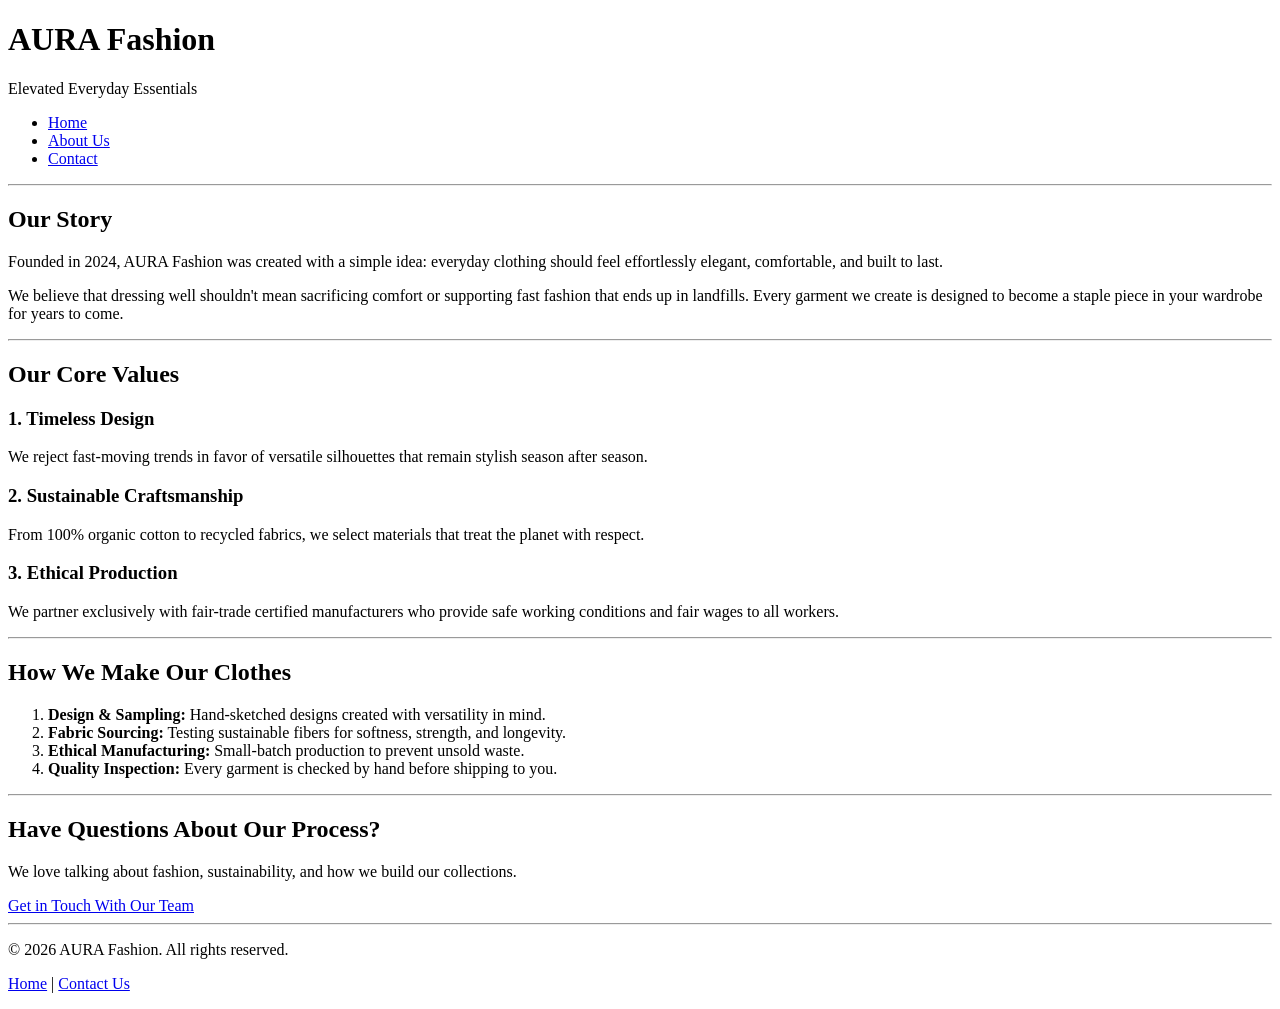
==== about.html @ 28056d7a "Add files via upload" ====
<!DOCTYPE html>
<html lang="en">
<head>
    <meta charset="UTF-8">
    <meta name="viewport" content="width=device-width, initial-scale=1.0">
    <title>About Us | AURA Fashion</title>
</head>
<body>

    <!-- Main Header & Navigation -->
    <header>
        <h1>AURA Fashion</h1>
        <p>Elevated Everyday Essentials</p>
        
        <nav>
            <ul>
                <li><a href="index.html">Home</a></li>
                <li><a href="about.html">About Us</a></li>
                <li><a href="contact.html">Contact</a></li>
            </ul>
        </nav>
    </header>

    <hr>

    <!-- Main Content Area -->
    <main>

        <!-- Page Title & Introduction -->
        <section>
            <h2>Our Story</h2>
            <p>Founded in 2024, AURA Fashion was created with a simple idea: everyday clothing should feel effortlessly elegant, comfortable, and built to last.</p>
            <p>We believe that dressing well shouldn't mean sacrificing comfort or supporting fast fashion that ends up in landfills. Every garment we create is designed to become a staple piece in your wardrobe for years to come.</p>
        </section>

        <hr>

        <!-- Brand Mission & Values -->
        <section>
            <h2>Our Core Values</h2>
            
            <article>
                <h3>1. Timeless Design</h3>
                <p>We reject fast-moving trends in favor of versatile silhouettes that remain stylish season after season.</p>
            </article>

            <article>
                <h3>2. Sustainable Craftsmanship</h3>
                <p>From 100% organic cotton to recycled fabrics, we select materials that treat the planet with respect.</p>
            </article>

            <article>
                <h3>3. Ethical Production</h3>
                <p>We partner exclusively with fair-trade certified manufacturers who provide safe working conditions and fair wages to all workers.</p>
            </article>
        </section>

        <hr>

        <!-- Our Process -->
        <section>
            <h2>How We Make Our Clothes</h2>
            <ol>
                <li><strong>Design & Sampling:</strong> Hand-sketched designs created with versatility in mind.</li>
                <li><strong>Fabric Sourcing:</strong> Testing sustainable fibers for softness, strength, and longevity.</li>
                <li><strong>Ethical Manufacturing:</strong> Small-batch production to prevent unsold waste.</li>
                <li><strong>Quality Inspection:</strong> Every garment is checked by hand before shipping to you.</li>
            </ol>
        </section>

        <hr>

        <!-- Call to Action -->
        <section>
            <h2>Have Questions About Our Process?</h2>
            <p>We love talking about fashion, sustainability, and how we build our collections.</p>
            <a href="contact.html">Get in Touch With Our Team</a>
        </section>

    </main>

    <hr>

    <!-- Footer -->
    <footer>
        <p>&copy; 2026 AURA Fashion. All rights reserved.</p>
        <p>
            <a href="index.html">Home</a> | 
            <a href="contact.html">Contact Us</a>
        </p>
    </footer>

</body>
</html>
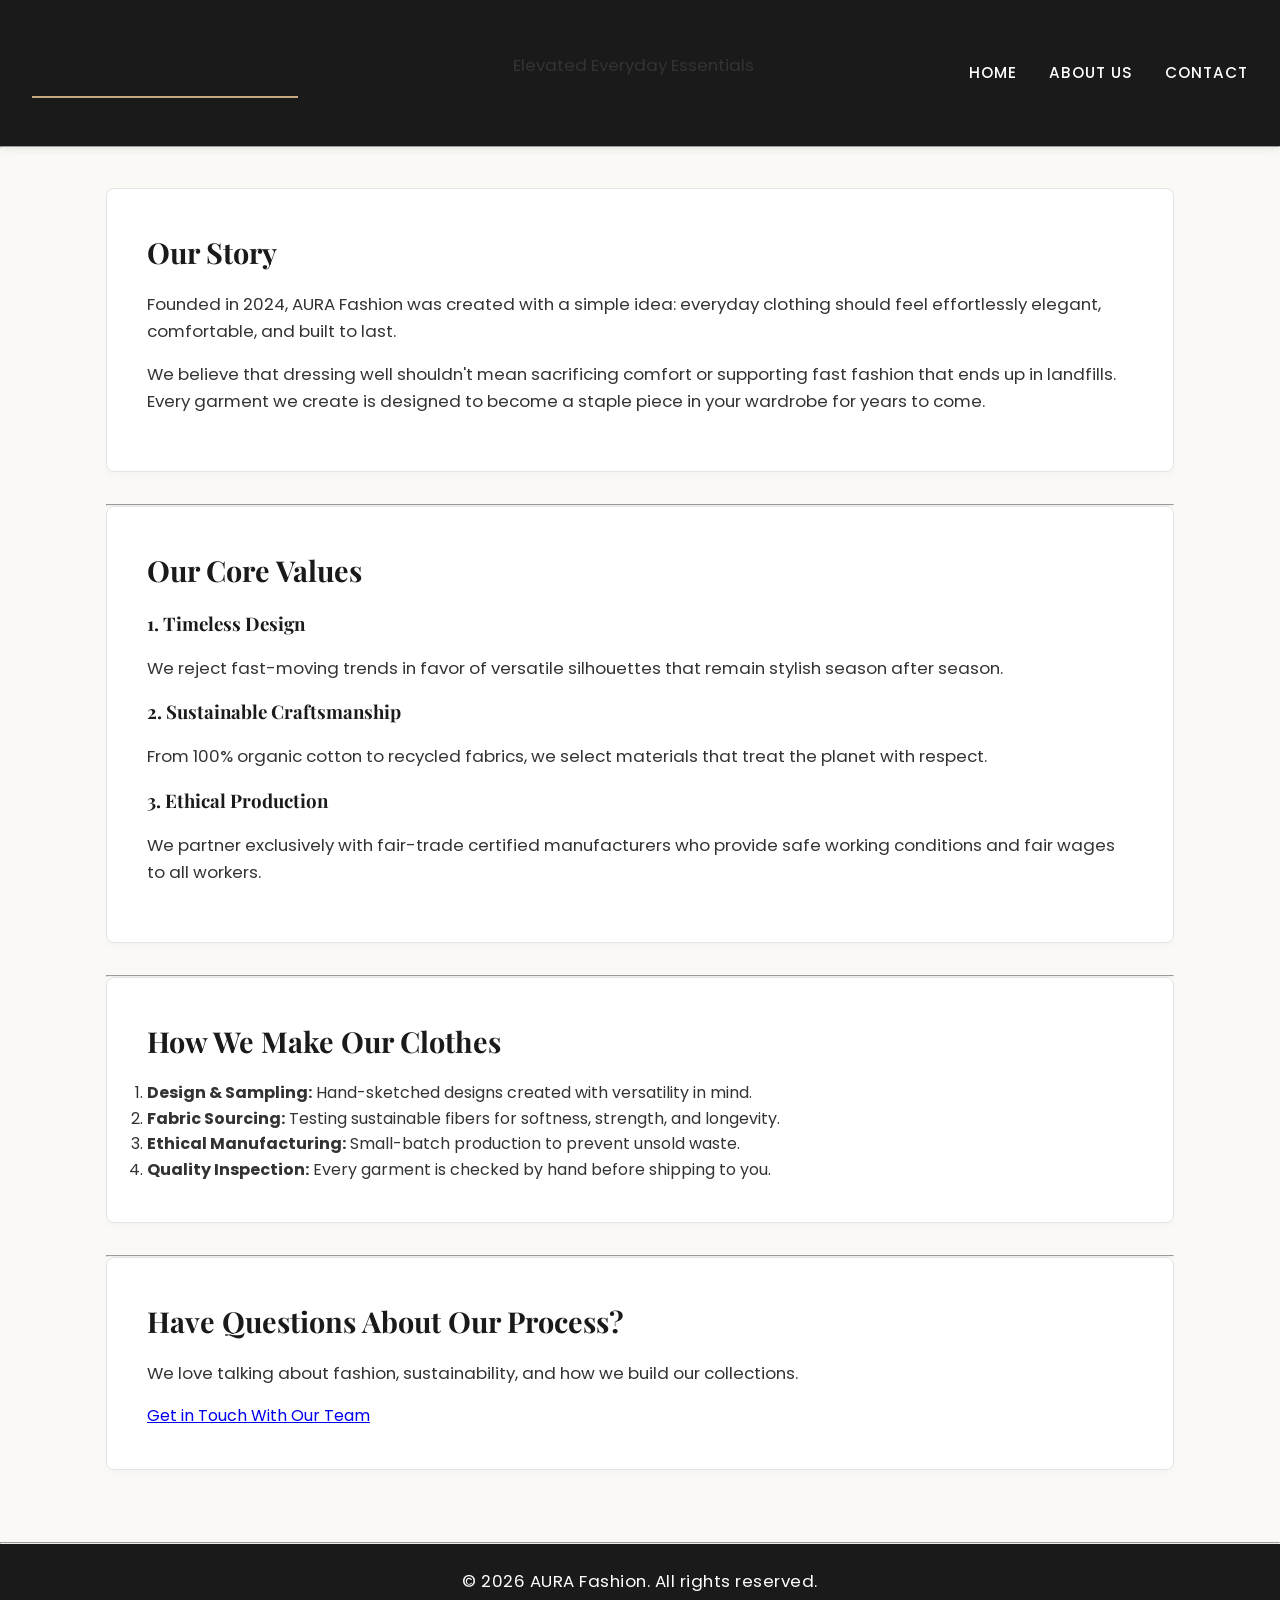
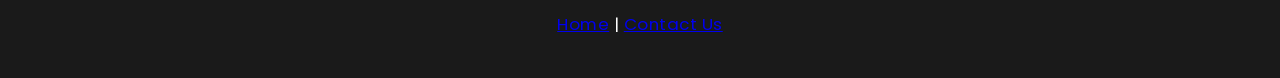
==== commit e094a935: "Add CSS styling for Task 2" ====
--- a/about.html
+++ b/about.html
@@ -1,94 +1,101 @@
-<!DOCTYPE html>
-<html lang="en">
-<head>
-    <meta charset="UTF-8">
-    <meta name="viewport" content="width=device-width, initial-scale=1.0">
-    <title>About Us | AURA Fashion</title>
-</head>
-<body>
-
-    <!-- Main Header & Navigation -->
-    <header>
-        <h1>AURA Fashion</h1>
-        <p>Elevated Everyday Essentials</p>
-        
-        <nav>
-            <ul>
-                <li><a href="index.html">Home</a></li>
-                <li><a href="about.html">About Us</a></li>
-                <li><a href="contact.html">Contact</a></li>
-            </ul>
-        </nav>
-    </header>
-
-    <hr>
-
-    <!-- Main Content Area -->
-    <main>
-
-        <!-- Page Title & Introduction -->
-        <section>
-            <h2>Our Story</h2>
-            <p>Founded in 2024, AURA Fashion was created with a simple idea: everyday clothing should feel effortlessly elegant, comfortable, and built to last.</p>
-            <p>We believe that dressing well shouldn't mean sacrificing comfort or supporting fast fashion that ends up in landfills. Every garment we create is designed to become a staple piece in your wardrobe for years to come.</p>
-        </section>
-
-        <hr>
-
-        <!-- Brand Mission & Values -->
-        <section>
-            <h2>Our Core Values</h2>
-            
-            <article>
-                <h3>1. Timeless Design</h3>
-                <p>We reject fast-moving trends in favor of versatile silhouettes that remain stylish season after season.</p>
-            </article>
-
-            <article>
-                <h3>2. Sustainable Craftsmanship</h3>
-                <p>From 100% organic cotton to recycled fabrics, we select materials that treat the planet with respect.</p>
-            </article>
-
-            <article>
-                <h3>3. Ethical Production</h3>
-                <p>We partner exclusively with fair-trade certified manufacturers who provide safe working conditions and fair wages to all workers.</p>
-            </article>
-        </section>
-
-        <hr>
-
-        <!-- Our Process -->
-        <section>
-            <h2>How We Make Our Clothes</h2>
-            <ol>
-                <li><strong>Design & Sampling:</strong> Hand-sketched designs created with versatility in mind.</li>
-                <li><strong>Fabric Sourcing:</strong> Testing sustainable fibers for softness, strength, and longevity.</li>
-                <li><strong>Ethical Manufacturing:</strong> Small-batch production to prevent unsold waste.</li>
-                <li><strong>Quality Inspection:</strong> Every garment is checked by hand before shipping to you.</li>
-            </ol>
-        </section>
-
-        <hr>
-
-        <!-- Call to Action -->
-        <section>
-            <h2>Have Questions About Our Process?</h2>
-            <p>We love talking about fashion, sustainability, and how we build our collections.</p>
-            <a href="contact.html">Get in Touch With Our Team</a>
-        </section>
-
-    </main>
-
-    <hr>
-
-    <!-- Footer -->
-    <footer>
-        <p>&copy; 2026 AURA Fashion. All rights reserved.</p>
-        <p>
-            <a href="index.html">Home</a> | 
-            <a href="contact.html">Contact Us</a>
-        </p>
-    </footer>
-
-</body>
+<!DOCTYPE html>
+<html lang="en">
+<head>
+    <meta charset="UTF-8">
+    <meta name="viewport" content="width=device-width, initial-scale=1.0">
+    <title>About Us | AURA Fashion</title>
+<!-- Google Fonts for elevated typography -->
+  <link rel="preconnect" href="https://fonts.googleapis.com">
+  <link rel="preconnect" href="https://fonts.gstatic.com" crossorigin>
+  <link href="https://fonts.googleapis.com/css2?family=Playfair+Display:wght@600;700&family=Poppins:wght@300;400;500;600&display=swap" rel="stylesheet">
+  
+  <!-- Link to external CSS stylesheet -->
+  <link rel="stylesheet" href="index.css">
+</head>
+<body>
+
+    <!-- Main Header & Navigation -->
+    <header>
+        <h1>AURA Fashion</h1>
+        <p>Elevated Everyday Essentials</p>
+        
+        <nav>
+            <ul>
+                <li><a href="index.html">Home</a></li>
+                <li><a href="about.html">About Us</a></li>
+                <li><a href="contact.html">Contact</a></li>
+            </ul>
+        </nav>
+    </header>
+
+    <hr>
+
+    <!-- Main Content Area -->
+    <main>
+
+        <!-- Page Title & Introduction -->
+        <section>
+            <h2>Our Story</h2>
+            <p>Founded in 2024, AURA Fashion was created with a simple idea: everyday clothing should feel effortlessly elegant, comfortable, and built to last.</p>
+            <p>We believe that dressing well shouldn't mean sacrificing comfort or supporting fast fashion that ends up in landfills. Every garment we create is designed to become a staple piece in your wardrobe for years to come.</p>
+        </section>
+
+        <hr>
+
+        <!-- Brand Mission & Values -->
+        <section>
+            <h2>Our Core Values</h2>
+            
+            <article>
+                <h3>1. Timeless Design</h3>
+                <p>We reject fast-moving trends in favor of versatile silhouettes that remain stylish season after season.</p>
+            </article>
+
+            <article>
+                <h3>2. Sustainable Craftsmanship</h3>
+                <p>From 100% organic cotton to recycled fabrics, we select materials that treat the planet with respect.</p>
+            </article>
+
+            <article>
+                <h3>3. Ethical Production</h3>
+                <p>We partner exclusively with fair-trade certified manufacturers who provide safe working conditions and fair wages to all workers.</p>
+            </article>
+        </section>
+
+        <hr>
+
+        <!-- Our Process -->
+        <section>
+            <h2>How We Make Our Clothes</h2>
+            <ol>
+                <li><strong>Design & Sampling:</strong> Hand-sketched designs created with versatility in mind.</li>
+                <li><strong>Fabric Sourcing:</strong> Testing sustainable fibers for softness, strength, and longevity.</li>
+                <li><strong>Ethical Manufacturing:</strong> Small-batch production to prevent unsold waste.</li>
+                <li><strong>Quality Inspection:</strong> Every garment is checked by hand before shipping to you.</li>
+            </ol>
+        </section>
+
+        <hr>
+
+        <!-- Call to Action -->
+        <section>
+            <h2>Have Questions About Our Process?</h2>
+            <p>We love talking about fashion, sustainability, and how we build our collections.</p>
+            <a href="contact.html">Get in Touch With Our Team</a>
+        </section>
+
+    </main>
+
+    <hr>
+
+    <!-- Footer -->
+    <footer>
+        <p>&copy; 2026 AURA Fashion. All rights reserved.</p>
+        <p>
+            <a href="index.html">Home</a> | 
+            <a href="contact.html">Contact Us</a>
+        </p>
+    </footer>
+
+</body>
 </html>
--- a/index.css
+++ b/index.css
@@ -0,0 +1,218 @@
+/* ==========================================================================
+   1. GLOBAL STYLES & RESET (Box Model Setup)
+   ========================================================================== */
+* {
+  box-sizing: border-box; /* Ensures padding and border don't affect total element width */
+  margin: 0;
+  padding: 0;
+}
+
+:root {
+  /* Color Palette */
+  --primary-color: #1a1a1a;       /* Deep Charcoal Black */
+  --accent-color: #c5a880;        /* Elegant Gold/Beige Accent */
+  --bg-color: #faf9f6;            /* Soft Off-White */
+  --card-bg: #ffffff;             /* Clean White */
+  --text-color: #333333;          /* Dark Gray Body Text */
+  --light-gray: #e5e5e5;          /* Subtle Borders & Lines */
+  --hover-color: #a3865e;         /* Darker Gold Hover State */
+
+  /* Typography */
+  --font-heading: 'Playfair Display', Georgia, serif;
+  --font-body: 'Poppins', -apple-system, BlinkMacSystemFont, 'Segoe UI', Roboto, sans-serif;
+}
+
+body {
+  font-family: var(--font-body);
+  background-color: var(--bg-color);
+  color: var(--text-color);
+  line-height: 1.6;
+  min-height: 100vh;
+  display: flex;
+  flex-direction: column;
+}
+
+/* ==========================================================================
+   2. HEADER & NAVIGATION
+   ========================================================================== */
+header {
+  background-color: var(--primary-color);
+  padding: 1.5rem 2rem;
+  display: flex;
+  justify-content: space-between;
+  align-items: center;
+  box-shadow: 0 2px 10px rgba(0, 0, 0, 0.1);
+}
+
+header .logo {
+  font-family: var(--font-heading);
+  font-size: 1.8rem;
+  font-weight: 700;
+  color: var(--accent-color);
+  letter-spacing: 2px;
+  text-transform: uppercase;
+}
+
+nav ul {
+  display: flex;
+  list-style: none;
+  gap: 2rem;
+}
+
+nav a {
+  color: #ffffff;
+  text-decoration: none;
+  font-weight: 500;
+  font-size: 0.95rem;
+  letter-spacing: 1px;
+  text-transform: uppercase;
+  transition: color 0.3s ease;
+  padding: 0.5rem 0;
+}
+
+nav a:hover,
+nav a.active {
+  color: var(--accent-color);
+  border-bottom: 2px solid var(--accent-color);
+}
+
+/* ==========================================================================
+   3. LAYOUT & CONTAINERS (Box Model & Spacing)
+   ========================================================================== */
+main {
+  flex: 1;
+  width: 90%;
+  max-width: 1100px;
+  margin: 2.5rem auto; /* Top/Bottom Margin: 2.5rem, Centered Left/Right */
+  padding: 0 1rem;
+}
+
+section {
+  background: var(--card-bg);
+  border: 1px solid var(--light-gray);
+  border-radius: 8px;
+  padding: 2.5rem; /* Inner Spacing */
+  margin-bottom: 2rem; /* Outer Spacing between sections */
+  box-shadow: 0 4px 6px rgba(0, 0, 0, 0.02);
+}
+
+/* Headings */
+h1, h2, h3 {
+  font-family: var(--font-heading);
+  color: var(--primary-color);
+  margin-bottom: 1rem;
+}
+
+h1 {
+  font-size: 2.5rem;
+  border-bottom: 2px solid var(--accent-color);
+  padding-bottom: 0.5rem;
+  margin-bottom: 1.5rem;
+}
+
+h2 {
+  font-size: 1.8rem;
+}
+
+p {
+  margin-bottom: 1rem;
+  font-size: 1.05rem;
+}
+
+/* ==========================================================================
+   4. FORM STYLING (Contact Page)
+   ========================================================================== */
+form {
+  display: flex;
+  flex-direction: column;
+  gap: 1.2rem;
+  max-width: 600px;
+  margin-top: 1rem;
+}
+
+.form-group {
+  display: flex;
+  flex-direction: column;
+}
+
+label {
+  font-weight: 600;
+  margin-bottom: 0.5rem;
+  font-size: 0.9rem;
+  text-transform: uppercase;
+  letter-spacing: 0.5px;
+}
+
+input[type="text"],
+input[type="email"],
+select,
+textarea {
+  width: 100%;
+  padding: 0.8rem; /* Inner spacing inside inputs */
+  border: 1px solid var(--light-gray);
+  border-radius: 4px;
+  font-family: var(--font-body);
+  font-size: 1rem;
+  transition: border-color 0.3s ease;
+}
+
+input:focus,
+select:focus,
+textarea:focus {
+  outline: none;
+  border-color: var(--accent-color);
+}
+
+button[type="submit"],
+.btn {
+  display: inline-block;
+  background-color: var(--primary-color);
+  color: #ffffff;
+  border: 1px solid var(--primary-color);
+  padding: 0.8rem 2rem; /* Padding controlling button size */
+  font-size: 1rem;
+  font-weight: 600;
+  text-transform: uppercase;
+  letter-spacing: 1px;
+  cursor: pointer;
+  border-radius: 4px;
+  transition: all 0.3s ease;
+}
+
+button[type="submit"]:hover,
+.btn:hover {
+  background-color: var(--accent-color);
+  border-color: var(--accent-color);
+}
+
+/* ==========================================================================
+   5. FOOTER
+   ========================================================================== */
+footer {
+  background-color: var(--primary-color);
+  color: #ffffff;
+  text-align: center;
+  padding: 1.5rem 1rem; /* Top/Bottom padding */
+  margin-top: auto;
+  font-size: 0.9rem;
+  letter-spacing: 0.5px;
+}
+
+/* ==========================================================================
+   6. RESPONSIVE DESIGN (Media Query)
+   ========================================================================== */
+@media (max-width: 768px) {
+  header {
+    flex-direction: column;
+    gap: 1rem;
+    text-align: center;
+  }
+
+  nav ul {
+    gap: 1rem;
+  }
+
+  section {
+    padding: 1.5rem; /* Reduced padding on smaller mobile screens */
+  }
+}
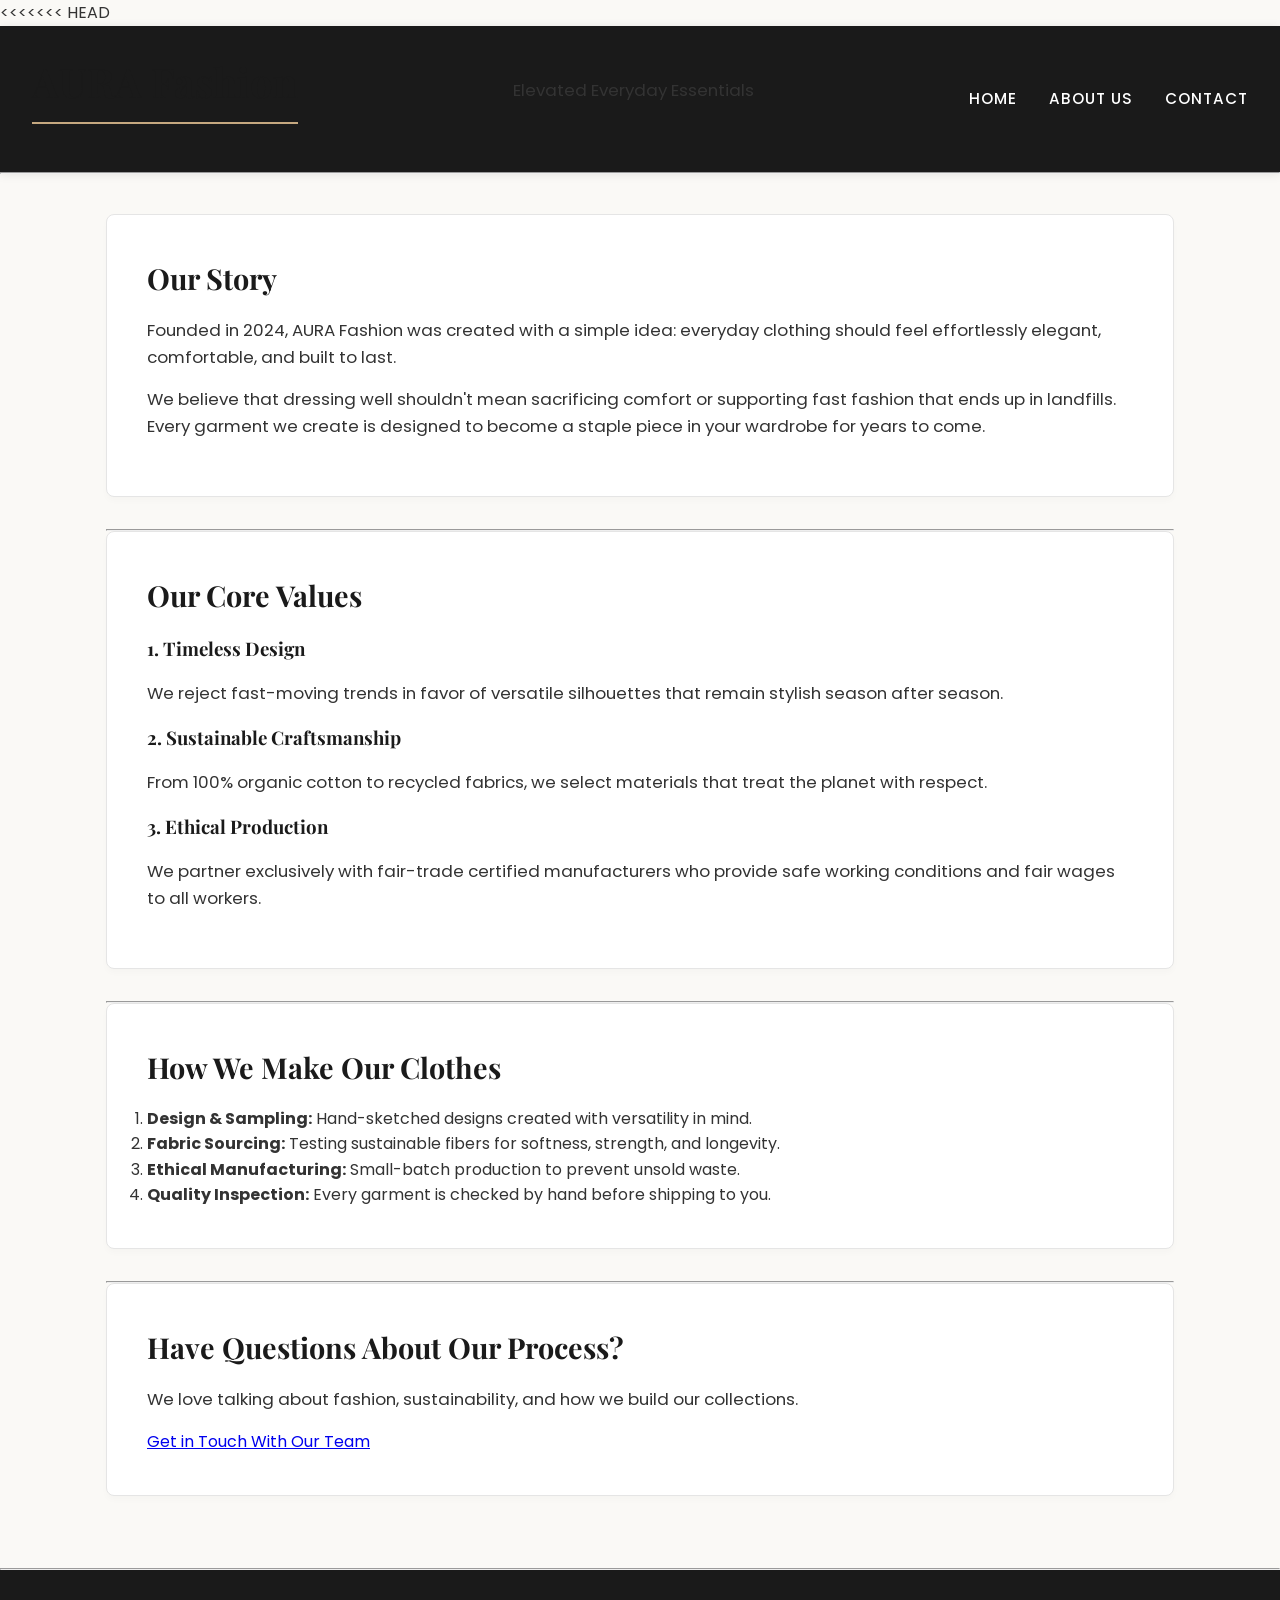
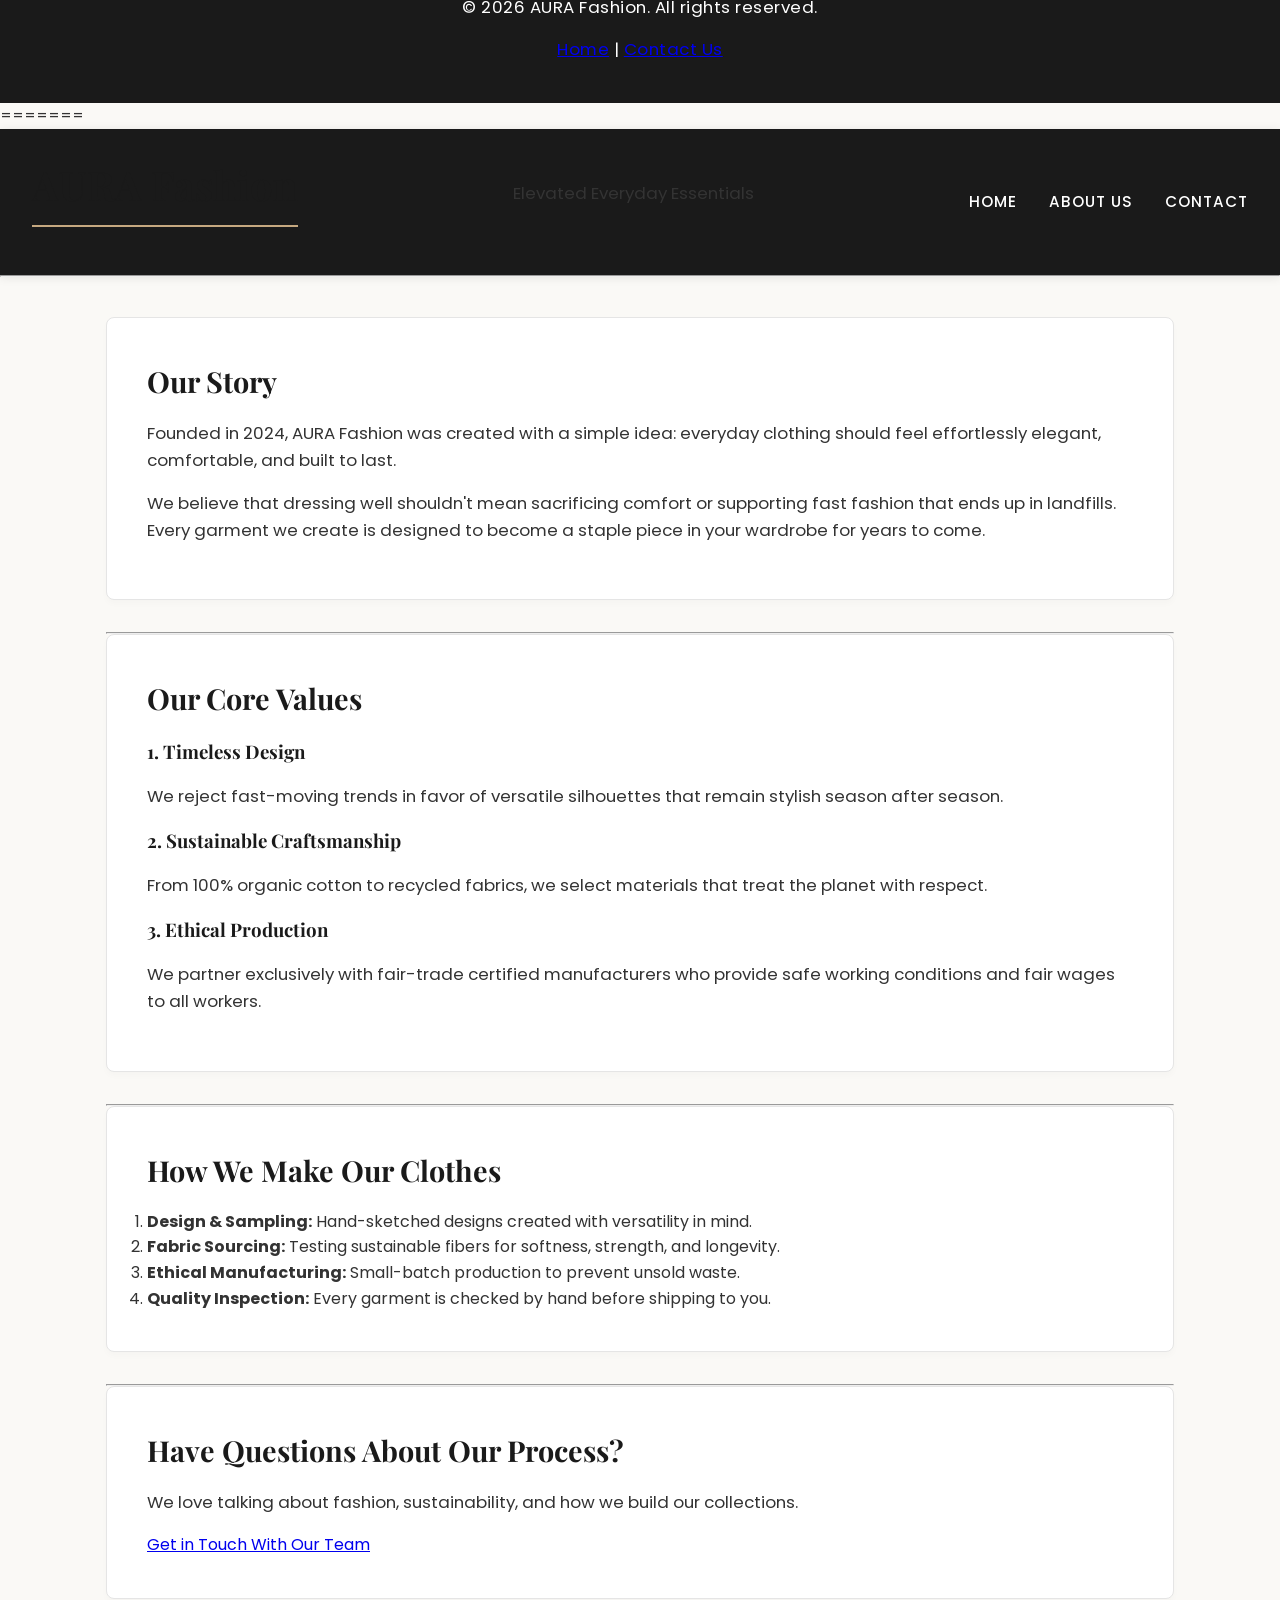
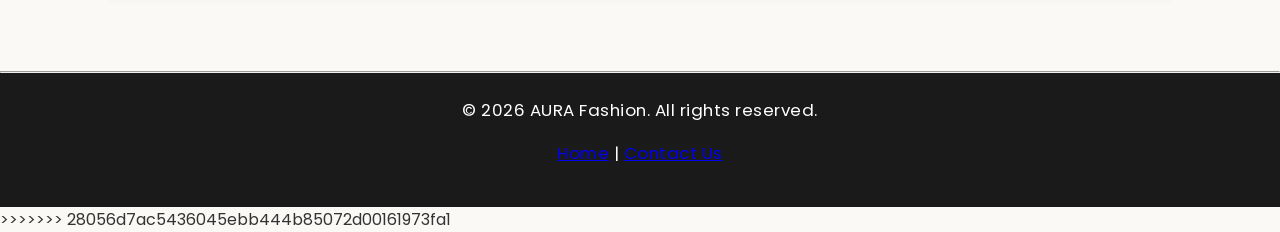
==== commit 85aab82a: "Resolve merge conflicts" ====
--- a/about.html
+++ b/about.html
@@ -1,3 +1,4 @@
+<<<<<<< HEAD
 <!DOCTYPE html>
 <html lang="en">
 <head>
@@ -98,4 +99,99 @@
     </footer>
 
 </body>
+=======
+<!DOCTYPE html>
+<html lang="en">
+<head>
+    <meta charset="UTF-8">
+    <meta name="viewport" content="width=device-width, initial-scale=1.0">
+    <title>About Us | AURA Fashion</title>
+</head>
+<body>
+
+    <!-- Main Header & Navigation -->
+    <header>
+        <h1>AURA Fashion</h1>
+        <p>Elevated Everyday Essentials</p>
+        
+        <nav>
+            <ul>
+                <li><a href="index.html">Home</a></li>
+                <li><a href="about.html">About Us</a></li>
+                <li><a href="contact.html">Contact</a></li>
+            </ul>
+        </nav>
+    </header>
+
+    <hr>
+
+    <!-- Main Content Area -->
+    <main>
+
+        <!-- Page Title & Introduction -->
+        <section>
+            <h2>Our Story</h2>
+            <p>Founded in 2024, AURA Fashion was created with a simple idea: everyday clothing should feel effortlessly elegant, comfortable, and built to last.</p>
+            <p>We believe that dressing well shouldn't mean sacrificing comfort or supporting fast fashion that ends up in landfills. Every garment we create is designed to become a staple piece in your wardrobe for years to come.</p>
+        </section>
+
+        <hr>
+
+        <!-- Brand Mission & Values -->
+        <section>
+            <h2>Our Core Values</h2>
+            
+            <article>
+                <h3>1. Timeless Design</h3>
+                <p>We reject fast-moving trends in favor of versatile silhouettes that remain stylish season after season.</p>
+            </article>
+
+            <article>
+                <h3>2. Sustainable Craftsmanship</h3>
+                <p>From 100% organic cotton to recycled fabrics, we select materials that treat the planet with respect.</p>
+            </article>
+
+            <article>
+                <h3>3. Ethical Production</h3>
+                <p>We partner exclusively with fair-trade certified manufacturers who provide safe working conditions and fair wages to all workers.</p>
+            </article>
+        </section>
+
+        <hr>
+
+        <!-- Our Process -->
+        <section>
+            <h2>How We Make Our Clothes</h2>
+            <ol>
+                <li><strong>Design & Sampling:</strong> Hand-sketched designs created with versatility in mind.</li>
+                <li><strong>Fabric Sourcing:</strong> Testing sustainable fibers for softness, strength, and longevity.</li>
+                <li><strong>Ethical Manufacturing:</strong> Small-batch production to prevent unsold waste.</li>
+                <li><strong>Quality Inspection:</strong> Every garment is checked by hand before shipping to you.</li>
+            </ol>
+        </section>
+
+        <hr>
+
+        <!-- Call to Action -->
+        <section>
+            <h2>Have Questions About Our Process?</h2>
+            <p>We love talking about fashion, sustainability, and how we build our collections.</p>
+            <a href="contact.html">Get in Touch With Our Team</a>
+        </section>
+
+    </main>
+
+    <hr>
+
+    <!-- Footer -->
+    <footer>
+        <p>&copy; 2026 AURA Fashion. All rights reserved.</p>
+        <p>
+            <a href="index.html">Home</a> | 
+            <a href="contact.html">Contact Us</a>
+        </p>
+    </footer>
+
+</body>
+>>>>>>> 28056d7ac5436045ebb444b85072d00161973fa1
 </html>
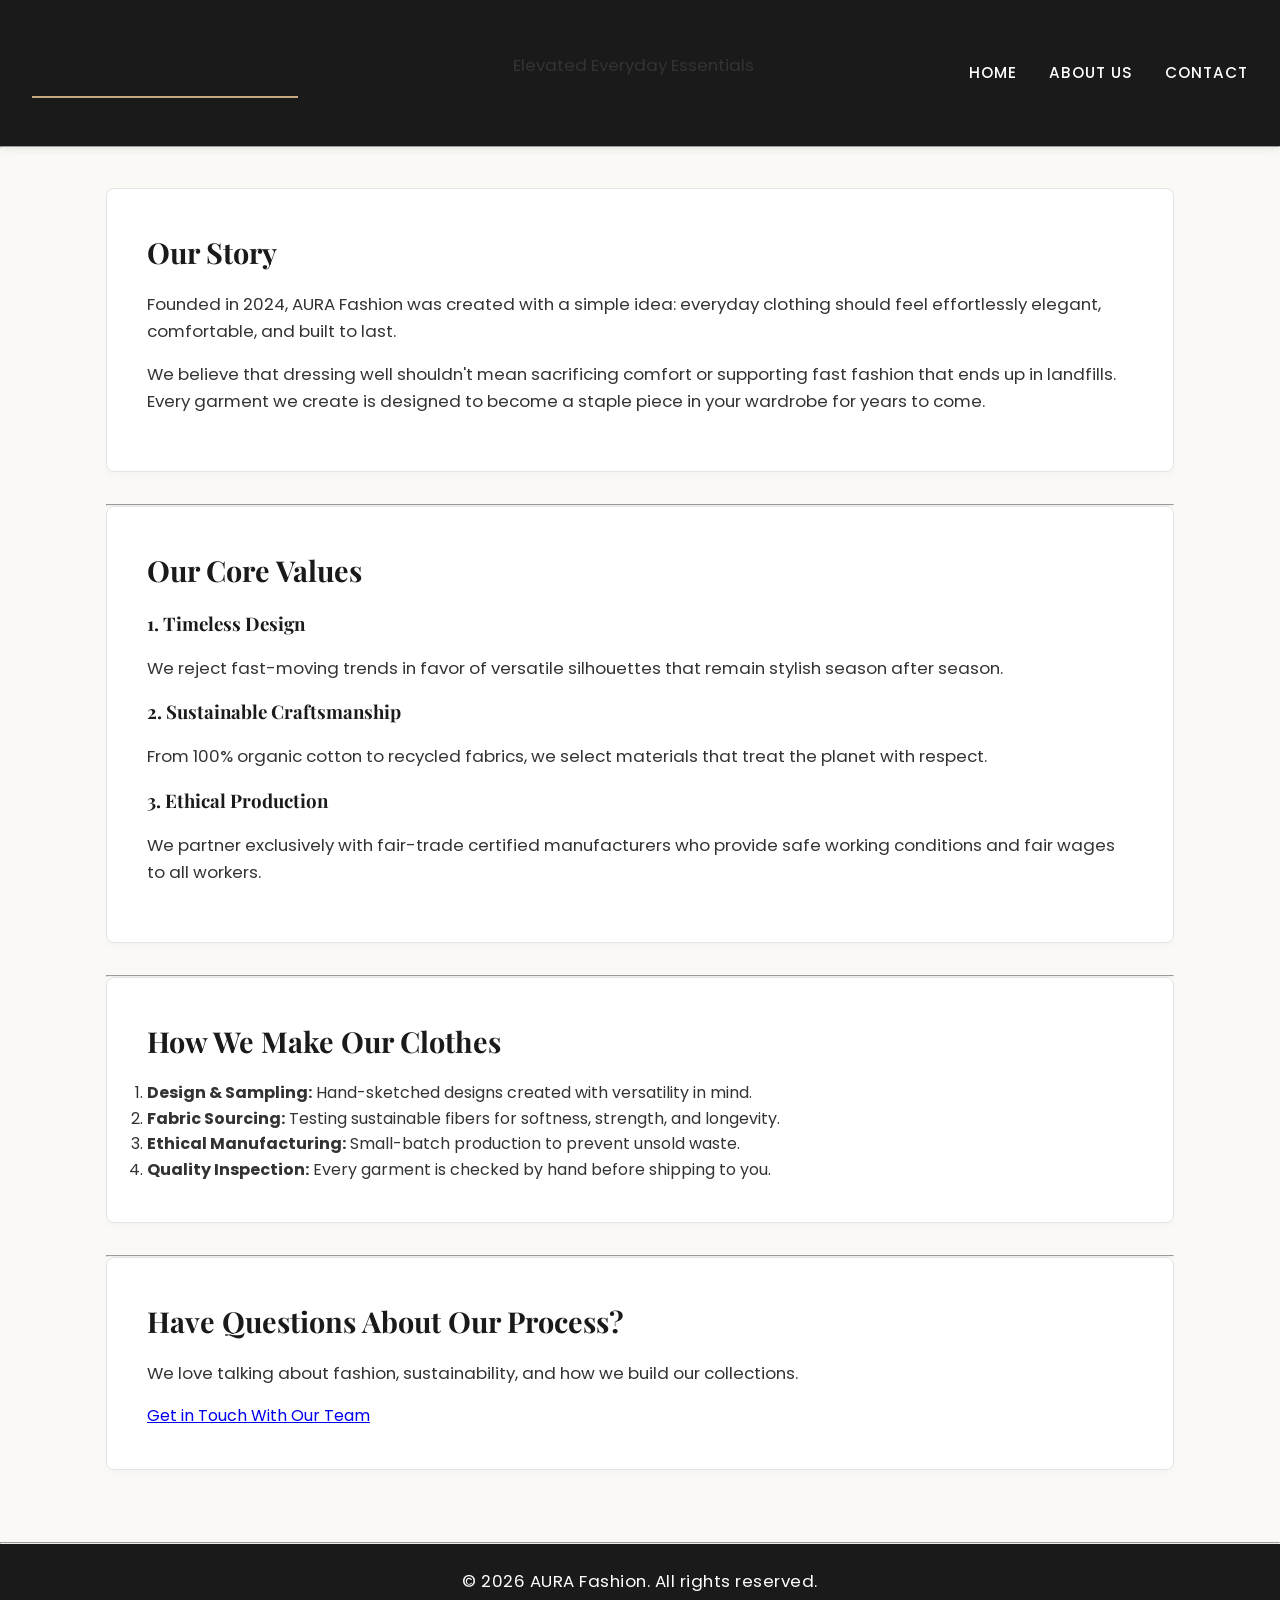
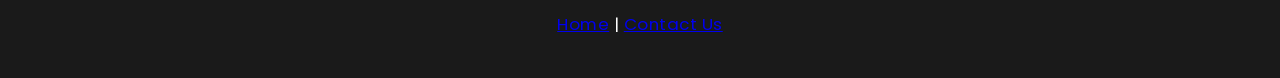
==== commit 261e1f18: "Finalize Week 3: styled contact form and README documentation" ====
--- a/about.html
+++ b/about.html
@@ -1,4 +1,3 @@
-<<<<<<< HEAD
 <!DOCTYPE html>
 <html lang="en">
 <head>
@@ -99,99 +98,4 @@
     </footer>
 
 </body>
-=======
-<!DOCTYPE html>
-<html lang="en">
-<head>
-    <meta charset="UTF-8">
-    <meta name="viewport" content="width=device-width, initial-scale=1.0">
-    <title>About Us | AURA Fashion</title>
-</head>
-<body>
-
-    <!-- Main Header & Navigation -->
-    <header>
-        <h1>AURA Fashion</h1>
-        <p>Elevated Everyday Essentials</p>
-        
-        <nav>
-            <ul>
-                <li><a href="index.html">Home</a></li>
-                <li><a href="about.html">About Us</a></li>
-                <li><a href="contact.html">Contact</a></li>
-            </ul>
-        </nav>
-    </header>
-
-    <hr>
-
-    <!-- Main Content Area -->
-    <main>
-
-        <!-- Page Title & Introduction -->
-        <section>
-            <h2>Our Story</h2>
-            <p>Founded in 2024, AURA Fashion was created with a simple idea: everyday clothing should feel effortlessly elegant, comfortable, and built to last.</p>
-            <p>We believe that dressing well shouldn't mean sacrificing comfort or supporting fast fashion that ends up in landfills. Every garment we create is designed to become a staple piece in your wardrobe for years to come.</p>
-        </section>
-
-        <hr>
-
-        <!-- Brand Mission & Values -->
-        <section>
-            <h2>Our Core Values</h2>
-            
-            <article>
-                <h3>1. Timeless Design</h3>
-                <p>We reject fast-moving trends in favor of versatile silhouettes that remain stylish season after season.</p>
-            </article>
-
-            <article>
-                <h3>2. Sustainable Craftsmanship</h3>
-                <p>From 100% organic cotton to recycled fabrics, we select materials that treat the planet with respect.</p>
-            </article>
-
-            <article>
-                <h3>3. Ethical Production</h3>
-                <p>We partner exclusively with fair-trade certified manufacturers who provide safe working conditions and fair wages to all workers.</p>
-            </article>
-        </section>
-
-        <hr>
-
-        <!-- Our Process -->
-        <section>
-            <h2>How We Make Our Clothes</h2>
-            <ol>
-                <li><strong>Design & Sampling:</strong> Hand-sketched designs created with versatility in mind.</li>
-                <li><strong>Fabric Sourcing:</strong> Testing sustainable fibers for softness, strength, and longevity.</li>
-                <li><strong>Ethical Manufacturing:</strong> Small-batch production to prevent unsold waste.</li>
-                <li><strong>Quality Inspection:</strong> Every garment is checked by hand before shipping to you.</li>
-            </ol>
-        </section>
-
-        <hr>
-
-        <!-- Call to Action -->
-        <section>
-            <h2>Have Questions About Our Process?</h2>
-            <p>We love talking about fashion, sustainability, and how we build our collections.</p>
-            <a href="contact.html">Get in Touch With Our Team</a>
-        </section>
-
-    </main>
-
-    <hr>
-
-    <!-- Footer -->
-    <footer>
-        <p>&copy; 2026 AURA Fashion. All rights reserved.</p>
-        <p>
-            <a href="index.html">Home</a> | 
-            <a href="contact.html">Contact Us</a>
-        </p>
-    </footer>
-
-</body>
->>>>>>> 28056d7ac5436045ebb444b85072d00161973fa1
 </html>
--- a/index.css
+++ b/index.css
@@ -117,6 +117,12 @@
 p {
   margin-bottom: 1rem;
   font-size: 1.05rem;
+  /* 5b. CSS GRID LAYOUT */
+}
+.product-grid {
+  display: grid;
+  grid-template-columns: repeat(3, 1fr);
+  gap: 1.5rem;
 }
 
 /* ==========================================================================
@@ -215,4 +221,65 @@
   section {
     padding: 1.5rem; /* Reduced padding on smaller mobile screens */
   }
+}
+/* 4. FORM STYLING (Contact Page) */
+form {
+  display: flex;
+  flex-direction: column;
+  gap: 1.2rem;
+  max-width: 600px;
+  margin-top: 1rem;
+}
+
+.form-group {
+  display: flex;
+  flex-direction: column;
+}
+
+label {
+  font-weight: 600;
+  margin-bottom: 0.5rem;
+  font-size: 0.9rem;
+  text-transform: uppercase;
+}
+
+input, select, textarea {
+  padding: 0.75rem;
+  border: 1px solid #ccc;
+  border-radius: 4px;
+  font-size: 1rem;
+  font-family: inherit;
+}
+
+input:focus, select:focus, textarea:focus {
+  outline: none;
+  border-color: var(--primary-color, #000);
+}
+
+button[type="submit"] {
+  background-color: var(--primary-color, #000);
+  color: #fff;
+  padding: 0.75rem 1.5rem;
+  border: none;
+  border-radius: 4px;
+  font-weight: bold;
+  cursor: pointer;
+  text-transform: uppercase;
+  letter-spacing: 1px;
+}
+
+button[type="submit"]:hover {
+  opacity: 0.9;
+}
+
+form {
+  display: flex;
+  flex-direction: column;
+  gap: 1.2rem;
+  max-width: 600px;
+  margin-top: 1rem;
+  background-color: #fafafa;
+  padding: 2rem;
+  border-radius: 8px;
+  border: 1px solid #e0e0e0;
 }
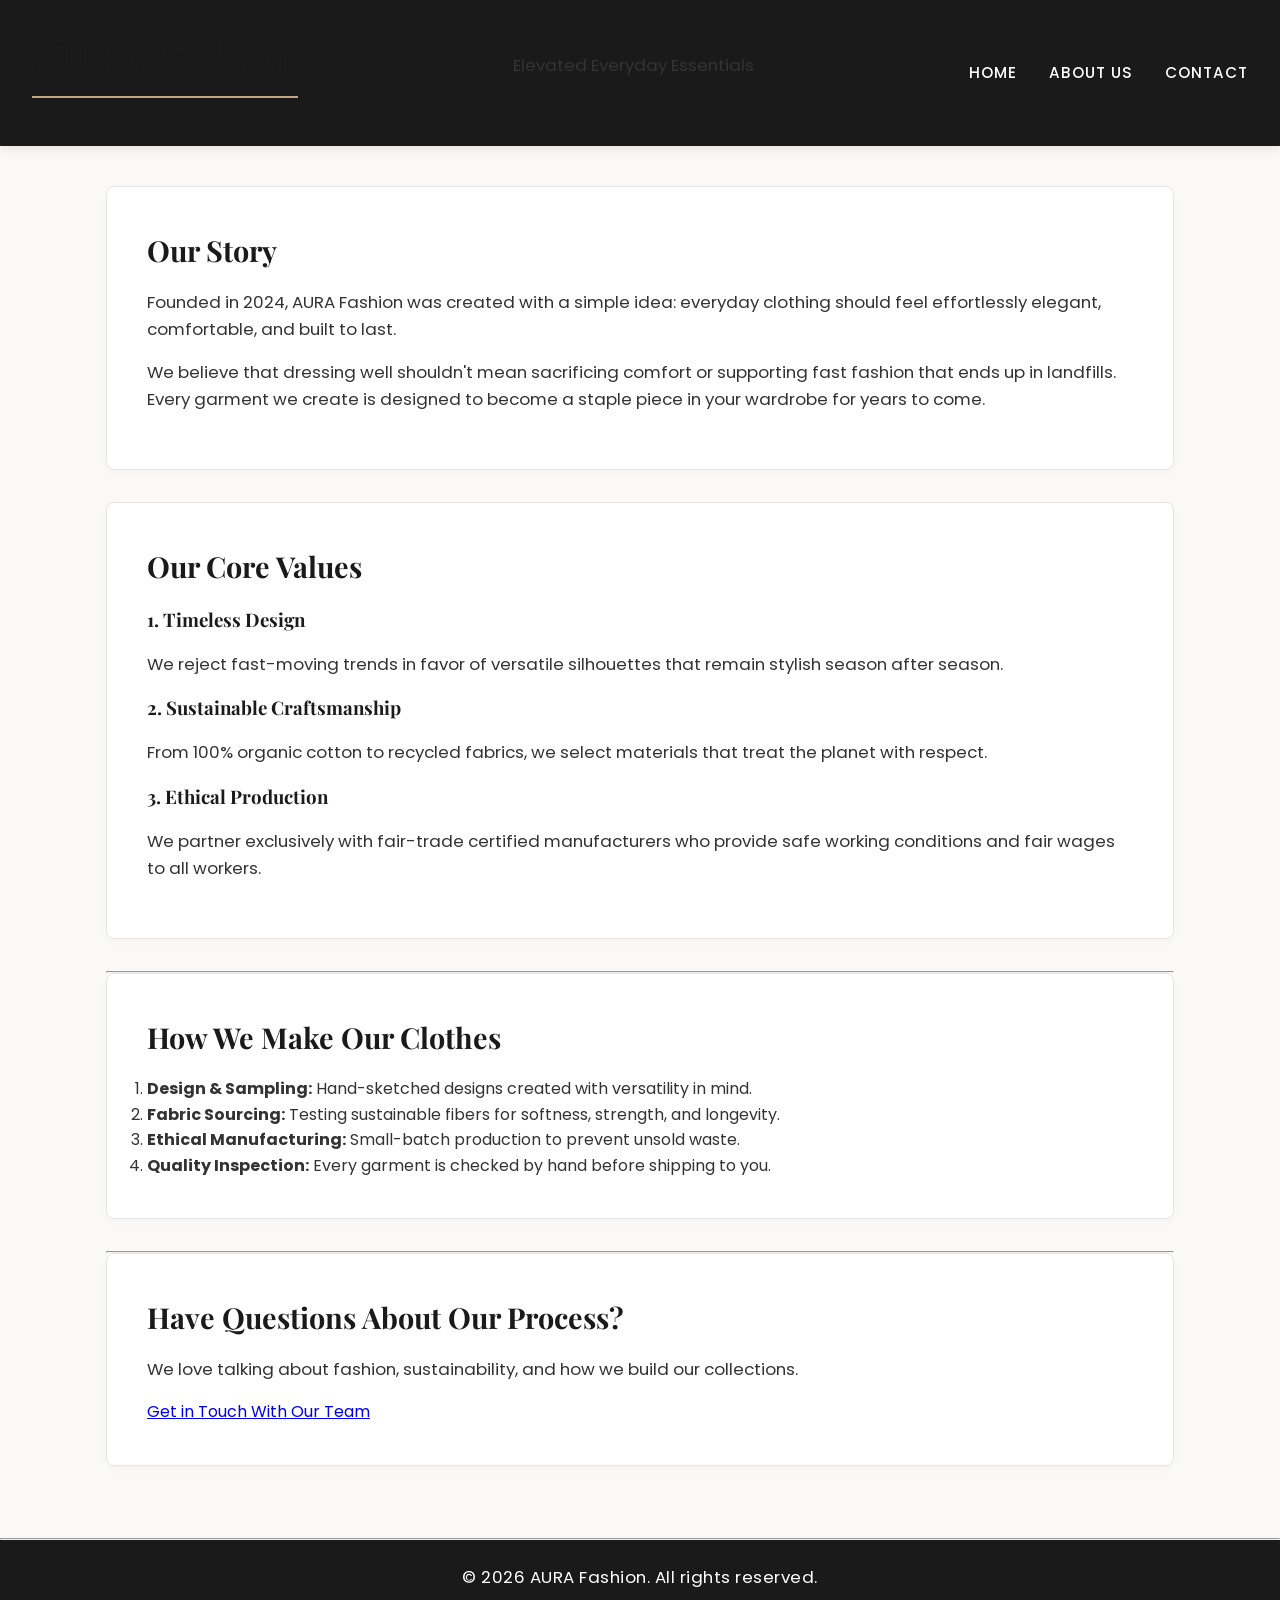
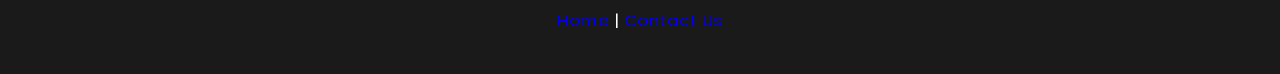
==== commit c7945047: "Complete Week 4: Add styled contact form, inputs, validation rules, and CSS" ====
--- a/about.html
+++ b/about.html
@@ -28,7 +28,7 @@
         </nav>
     </header>
 
-    <hr>
+    
 
     <!-- Main Content Area -->
     <main>
@@ -40,7 +40,7 @@
             <p>We believe that dressing well shouldn't mean sacrificing comfort or supporting fast fashion that ends up in landfills. Every garment we create is designed to become a staple piece in your wardrobe for years to come.</p>
         </section>
 
-        <hr>
+        
 
         <!-- Brand Mission & Values -->
         <section>
--- a/index.css
+++ b/index.css
@@ -282,4 +282,106 @@
   padding: 2rem;
   border-radius: 8px;
   border: 1px solid #e0e0e0;
+}
+
+/* =========================================
+   AURA Fashion - Contact Form Styles (Week 4)
+   ========================================= */
+
+.contact-form-section {
+  max-width: 600px;
+  margin: 40px auto;
+  padding: 30px;
+  background-color: #fdfbf7; /* Soft luxury cream tone */
+  border: 1px solid #e2dcd5;
+  border-radius: 8px;
+  box-shadow: 0 4px 15px rgba(0, 0, 0, 0.05);
+}
+
+.contact-form-section h2 {
+  font-family: 'Playfair Display', serif;
+  text-align: center;
+  margin-bottom: 20px;
+  color: #1a1a1a;
+}
+
+.contact-form fieldset {
+  border: 1px solid #d4cdc4;
+  border-radius: 6px;
+  padding: 20px;
+  margin-bottom: 20px;
+  background-color: #ffffff;
+}
+
+.contact-form legend {
+  font-weight: 600;
+  padding: 0 10px;
+  color: #333333;
+}
+
+.form-group {
+  margin-bottom: 15px;
+}
+
+.form-group label {
+  display: block;
+  margin-bottom: 5px;
+  font-weight: 500;
+  font-size: 0.95rem;
+  color: #444444;
+}
+
+.form-group input,
+.form-group select,
+.form-group textarea {
+  width: 100%;
+  padding: 10px 12px;
+  border: 1px solid #ccc;
+  border-radius: 4px;
+  font-family: 'Poppins', sans-serif;
+  font-size: 0.95rem;
+  box-sizing: border-box;
+  transition: border-color 0.3s, box-shadow 0.3s;
+}
+
+.form-group small {
+  display: block;
+  margin-top: 5px;
+  font-size: 0.8rem;
+  color: #666666;
+}
+
+/* Interactive Focus States */
+.form-group input:focus,
+.form-group select:focus,
+.form-group textarea:focus {
+  outline: none;
+  border-color: #1a1a1a;
+  box-shadow: 0 0 5px rgba(0, 0, 0, 0.1);
+}
+
+/* Validation States */
+.form-group input:valid,
+.form-group textarea:valid {
+  border-color: #2e7d32; /* Soft green when valid */
+}
+
+/* Submit Button Styling */
+.submit-btn {
+  display: block;
+  width: 100%;
+  padding: 12px;
+  background-color: #1a1a1a;
+  color: #ffffff;
+  border: none;
+  border-radius: 4px;
+  font-family: 'Poppins', sans-serif;
+  font-size: 1rem;
+  font-weight: 600;
+  cursor: pointer;
+  transition: background-color 0.3s;
+}
+
+.submit-btn:hover {
+  background-color: #404040;
 }
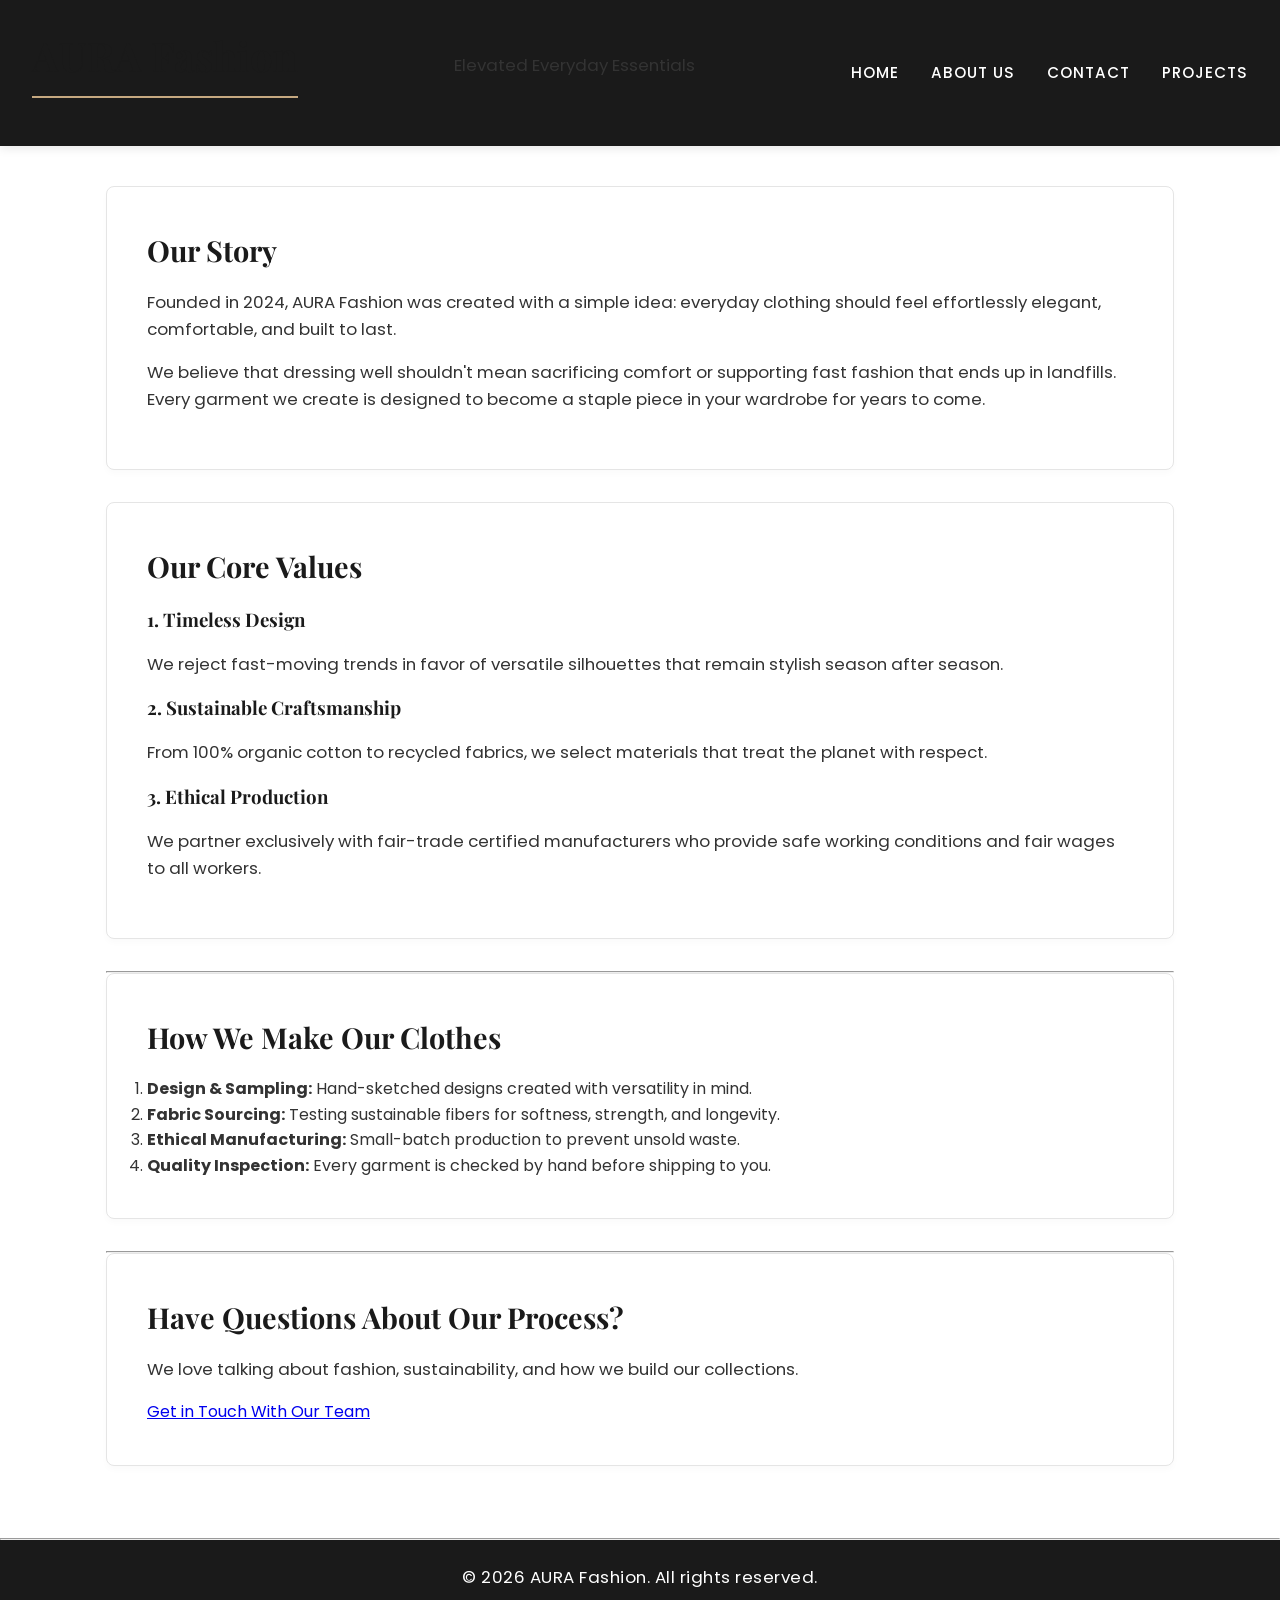
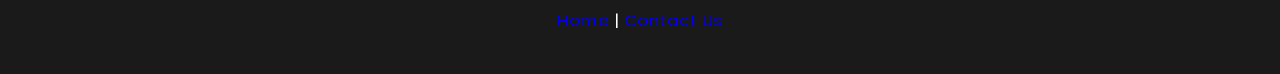
==== commit e182caed: "Complete Week 9 Projects board with localStorage and update README" ====
--- a/about.html
+++ b/about.html
@@ -24,6 +24,7 @@
                 <li><a href="index.html">Home</a></li>
                 <li><a href="about.html">About Us</a></li>
                 <li><a href="contact.html">Contact</a></li>
+                <li><a href="projects.html">Projects</a></li>
             </ul>
         </nav>
     </header>
--- a/index.css
+++ b/index.css
@@ -31,6 +31,25 @@
   display: flex;
   flex-direction: column;
 }
+
+/* Responsive Image Rule */
+img {
+  max-width: 100%;
+  height: auto;
+  display: block;
+}
+
+/* Touch Targets */
+button, 
+.btn, 
+input[type="submit"],
+input[type="button"] {
+  min-height: 44px;
+  min-width: 44px;
+  padding: 0.75rem 1.25rem;
+}
+
+
 
 /* ==========================================================================
    2. HEADER & NAVIGATION
@@ -384,4 +403,545 @@
 
 .submit-btn:hover {
   background-color: #404040;
+}
+
+/* ==================================================
+   RESPONSIVE BREAKPOINTS (MOBILE-FIRST)
+   ================================================== */
+
+/* Tablet Screens (768px and up) */
+@media (min-width: 768px) {
+  nav ul {
+    flex-direction: row;
+    gap: 2rem;
+  }
+
+  .grid, .card-container, .features {
+    display: grid;
+    grid-template-columns: repeat(2, 1fr);
+    gap: 1.5rem;
+  }
+}
+
+/* Desktop Screens (1024px and up) */
+@media (min-width: 1024px) {
+  .grid, .card-container, .features {
+    grid-template-columns: repeat(3, 1fr);
+    gap: 2rem;
+  } 
+}
+
+
+/* Default Light Theme Styles */
+body {
+    background-color: #ffffff;
+    color: #333333;
+    transition: background-color 0.3s ease, color 0.3s ease; /* Smooth transition */
+}
+
+/* Dark Theme Styles */
+body.dark-mode {
+    background-color: #121212;
+    color: #f1f1f1;
+}
+
+/* Optional: style your cards, navbar, or footer for dark mode too */
+body.dark-mode .card,
+body.dark-mode header {
+    background-color: #1e1e1e;
+    color: #f1f1f1;
+}
+
+.theme-btn {
+    padding: 8px 16px;
+    cursor: pointer;
+    border: 1px solid #ccc;
+    border-radius: 4px;
+    background-color: transparent;
+    font-size: 14px;
+}
+
+/* --- Feature 1: Dark Mode Styles --- */
+body {
+    background-color: #ffffff;
+    color: #333333;
+    transition: background-color 0.3s ease, color 0.3s ease;
+}
+
+body.dark-mode {
+    background-color: #121212;
+    color: #f1f1f1;
+}
+
+body.dark-mode header,
+body.dark-mode .card {
+    background-color: #1e1e1e;
+    color: #f1f1f1;
+}
+
+.theme-btn {
+  position: fixed;
+    top: 15px;
+    right: 20px;
+    z-index: 1000;
+    padding: 6px 12px;
+    font-size: 13px;
+    font-weight: 500;
+    border: 1px solid rgba(255, 255, 255, 0.3);
+    border-radius: 20px; /* Gives it a clean pill shape */
+    background-color: transparent;
+    color: inherit;
+    cursor: pointer;
+    transition: all 0.2s ease;
+}
+
+.theme-btn:hover {
+    background-color: rgba(255, 255, 255, 0.1);
+    border-color: rgba(255, 255, 255, 0.6);
+}
+
+
+
+/* --- Feature 2: Mobile Menu Styles --- */
+.menu-btn {
+    display: none; /* Hidden on large/desktop screens */
+    background: none;
+    border: none;
+    font-size: 24px;
+    cursor: pointer;
+}
+
+/* Media query for mobile screens (768px width and below) */
+@media (max-width: 768px) {
+    .menu-btn {
+        display: block; /* Show hamburger button on mobile */
+    }
+
+    .nav-links {
+        display: none; /* Hide navigation links by default on mobile */
+        flex-direction: column;
+        width: 100%;
+        list-style: none;
+        padding: 0;
+    }
+
+    /* When JavaScript adds the 'show' class, display the links */
+    .nav-links.show {
+        display: flex;
+    }
+}
+
+
+/* --- Feature 3: Size Selector Styles --- */
+.size-selector-section {
+    margin: 20px 0;
+    padding: 15px;
+    border: 1px solid #ddd;
+    border-radius: 8px;
+    text-align: center;
+}
+
+.size-options {
+    display: flex;
+    justify-content: center;
+    gap: 10px;
+    margin: 15px 0;
+}
+
+.size-btn {
+    padding: 8px 16px;
+    border: 2px solid #333;
+    background-color: transparent;
+    color: inherit;
+    font-weight: bold;
+    cursor: pointer;
+    border-radius: 4px;
+    transition: all 0.2s ease;
+}
+
+.size-btn.active {
+    background-color: #333;
+    color: #fff;
+}
+
+#size-message {
+    font-size: 14px;
+    font-style: italic;
+}
+
+
+/* --- Feature 4: Toast Notification Styles --- */
+.toast {
+    position: fixed;
+    bottom: 20px;
+    right: 20px;
+    background-color: #333;
+    color: #fff;
+    padding: 12px 20px;
+    border-radius: 6px;
+    display: flex;
+    align-items: center;
+    gap: 15px;
+    box-shadow: 0 4px 10px rgba(0, 0, 0, 0.2);
+    transition: opacity 0.3s ease, transform 0.3s ease;
+    z-index: 1000;
+}
+
+.toast.hidden {
+    display: none;
+}
+
+#toast-close-btn {
+    background: none;
+    border: none;
+    color: #fff;
+    font-size: 18px;
+    cursor: pointer;
+    line-height: 1;
+}
+
+html, body {
+    margin: 0;
+    padding: 0;
+    border: none;
+}
+
+/* --- Live Form Validation States (Week 8) --- */
+
+.form-group input.input-error,
+.form-group select.input-error,
+.form-group textarea.input-error {
+  border: 2px solid #d93025;
+  background-color: #fff8f7;
+}
+
+.form-group input.input-valid,
+.form-group select.input-valid,
+.form-group textarea.input-valid {
+  border: 2px solid #1e8e3e;
+}
+
+.error-message {
+  display: block;
+  color: #d93025;
+  font-size: 0.85rem;
+  font-weight: 500;
+  margin-top: 4px;
+  min-height: 1.1em; /* Prevents layout jumping when errors appear */
+}
+
+.form-success {
+  margin-top: 1rem;
+  padding: 1rem;
+  border-radius: 6px;
+  background-color: #e6f4ea;
+  border: 1px solid #1e8e3e;
+  color: #137333;
+  font-weight: 600;
+  text-align: center;
+}
+
+/* ===== Week 9: Projects Board Styles ===== */
+.workspace {
+  max-width: 1100px;
+  margin: 2rem auto;
+  padding: 0 1.25rem;
+}
+
+.workspace-header {
+  margin-bottom: 1.75rem;
+}
+
+.workspace-header h1 {
+  margin-bottom: 0.4rem;
+}
+
+.board-layout {
+  display: grid;
+  grid-template-columns: 340px 1fr;
+  gap: 1.5rem;
+  align-items: start;
+}
+
+.composer-card,
+.items-panel {
+  background: #ffffff;
+  border: 1px solid #e5e7eb;
+  border-radius: 12px;
+  padding: 1.25rem;
+  box-shadow: 0 4px 14px rgba(0, 0, 0, 0.04);
+}
+
+.composer-card h2 {
+  margin-top: 0;
+  margin-bottom: 1rem;
+  font-size: 1.15rem;
+}
+
+.board-form {
+  display: flex;
+  flex-direction: column;
+  gap: 1rem;
+}
+
+.field-group {
+  display: flex;
+  flex-direction: column;
+  gap: 0.35rem;
+}
+
+.field-group label {
+  font-size: 0.9rem;
+  font-weight: 600;
+}
+
+.field-group input,
+.field-group select {
+  padding: 0.65rem 0.75rem;
+  border: 1px solid #cbd5e1;
+  border-radius: 8px;
+  font-size: 0.95rem;
+  font-family: inherit;
+  background: #fff;
+  color: #111827;
+}
+
+.primary-btn {
+  padding: 0.7rem 1rem;
+  border: none;
+  border-radius: 8px;
+  background: #111827;
+  color: #ffffff;
+  font-weight: 600;
+  cursor: pointer;
+}
+
+.primary-btn:hover {
+  opacity: 0.9;
+}
+
+/* Filter Chips */
+.panel-toolbar {
+  display: flex;
+  justify-content: space-between;
+  align-items: center;
+  margin-bottom: 1rem;
+  flex-wrap: wrap;
+  gap: 0.75rem;
+}
+
+.view-filters {
+  display: flex;
+  gap: 0.5rem;
+  flex-wrap: wrap;
+}
+
+.filter-chip {
+  padding: 0.45rem 0.85rem;
+  border: 1px solid #cbd5e1;
+  border-radius: 999px;
+  background: transparent;
+  color: inherit;
+  font-size: 0.875rem;
+  cursor: pointer;
+}
+
+.filter-chip.is-selected {
+  background: #111827;
+  color: #ffffff;
+  border-color: #111827;
+}
+
+/* Task List & Items */
+.board-list {
+  list-style: none;
+  padding: 0;
+  margin: 0;
+  display: flex;
+  flex-direction: column;
+  gap: 0.75rem;
+}
+
+.task-item {
+  display: flex;
+  justify-content: space-between;
+  align-items: center;
+  gap: 0.75rem;
+  padding: 0.85rem 1rem;
+  border: 1px solid #e5e7eb;
+  border-radius: 10px;
+}
+
+.task-main {
+  display: flex;
+  align-items: center;
+  gap: 0.65rem;
+  flex: 1;
+}
+
+.task-title {
+  font-weight: 500;
+}
+
+.task-item.is-completed .task-title {
+  text-decoration: line-through;
+  opacity: 0.6;
+}
+
+.task-stage {
+  font-size: 0.75rem;
+  padding: 0.2rem 0.55rem;
+  border-radius: 999px;
+  background: #f1f5f9;
+  color: #334155;
+  white-space: nowrap;
+}
+
+.task-actions {
+  display: flex;
+  gap: 0.4rem;
+}
+
+.task-actions button {
+  padding: 0.35rem 0.65rem;
+  border: 1px solid #cbd5e1;
+  border-radius: 6px;
+  background: transparent;
+  color: inherit;
+  font-size: 0.8rem;
+  cursor: pointer;
+}
+
+.task-actions .delete-btn:hover {
+  border-color: #dc2626;
+  color: #dc2626;
+}
+
+.board-empty {
+  text-align: center;
+  opacity: 0.7;
+  padding: 1.5rem 0;
+  margin: 0;
+}
+
+/* Dark Mode Support */
+body.dark .composer-card,
+body.dark .items-panel,
+body.dark .task-item {
+  background: #1e293b;
+  border-color: #334155;
+}
+
+body.dark .field-group input,
+body.dark .field-group select {
+  background: #0f172a;
+  color: #f8fafc;
+  border-color: #475569;
+}
+
+body.dark .task-stage {
+  background: #334155;
+  color: #f1f5f9;
+}
+
+/* Mobile Responsive */
+@media (max-width: 768px) {
+  .board-layout {
+    grid-template-columns: 1fr;
+  }
+}
+
+
+
+
+
+/* ===== Clean Horizontal Navbar for Projects Page ===== */
+.site-header {
+  background: #141414;
+  color: #ffffff;
+  padding: 0.9rem 1.5rem;
+}
+
+.nav-shell {
+  max-width: 1100px;
+  margin: 0 auto;
+  display: flex;
+  align-items: center;
+  justify-content: space-between;
+  gap: 1.5rem;
+}
+
+.brand-mark {
+  order: -1; /* Moves MAISON STUDIO to the far left */
+  color: #ffffff;
+  text-decoration: none;
+  font-weight: 700;
+  letter-spacing: 0.12em;
+  font-size: 1.05rem;
+}
+
+.nav-menu {
+  list-style: none;
+  margin: 0;
+  padding: 0;
+  display: flex;
+  align-items: center;
+  gap: 1.75rem;
+}
+
+.nav-menu a {
+  color: #e5e7eb;
+  text-decoration: none;
+  font-size: 0.95rem;
+  font-weight: 500;
+  transition: color 0.2s ease;
+}
+
+.nav-menu a:hover,
+.nav-menu a[aria-current="page"] {
+  color: #ffffff;
+  border-bottom: 2px solid #d4af37;
+  padding-bottom: 0.2rem;
+}
+
+.mode-switch {
+  background: transparent;
+  color: #ffffff;
+  border: 1px solid #4b5563;
+  padding: 0.4rem 0.85rem;
+  border-radius: 6px;
+  cursor: pointer;
+}
+
+.nav-toggle {
+  display: none;
+}
+
+/* Mobile Header Layout */
+@media (max-width: 768px) {
+  .nav-toggle {
+    display: inline-block;
+    background: transparent;
+    color: #ffffff;
+    border: 1px solid #4b5563;
+    padding: 0.4rem 0.75rem;
+    border-radius: 6px;
+    cursor: pointer;
+  }
+
+  .nav-menu {
+    display: none;
+    flex-direction: column;
+    width: 100%;
+    padding-top: 0.75rem;
+  }
+
+  .nav-menu.active,
+  .nav-menu.show {
+    display: flex;
+  }
+
+  .nav-shell {
+    flex-wrap: wrap;
+  }
 }
